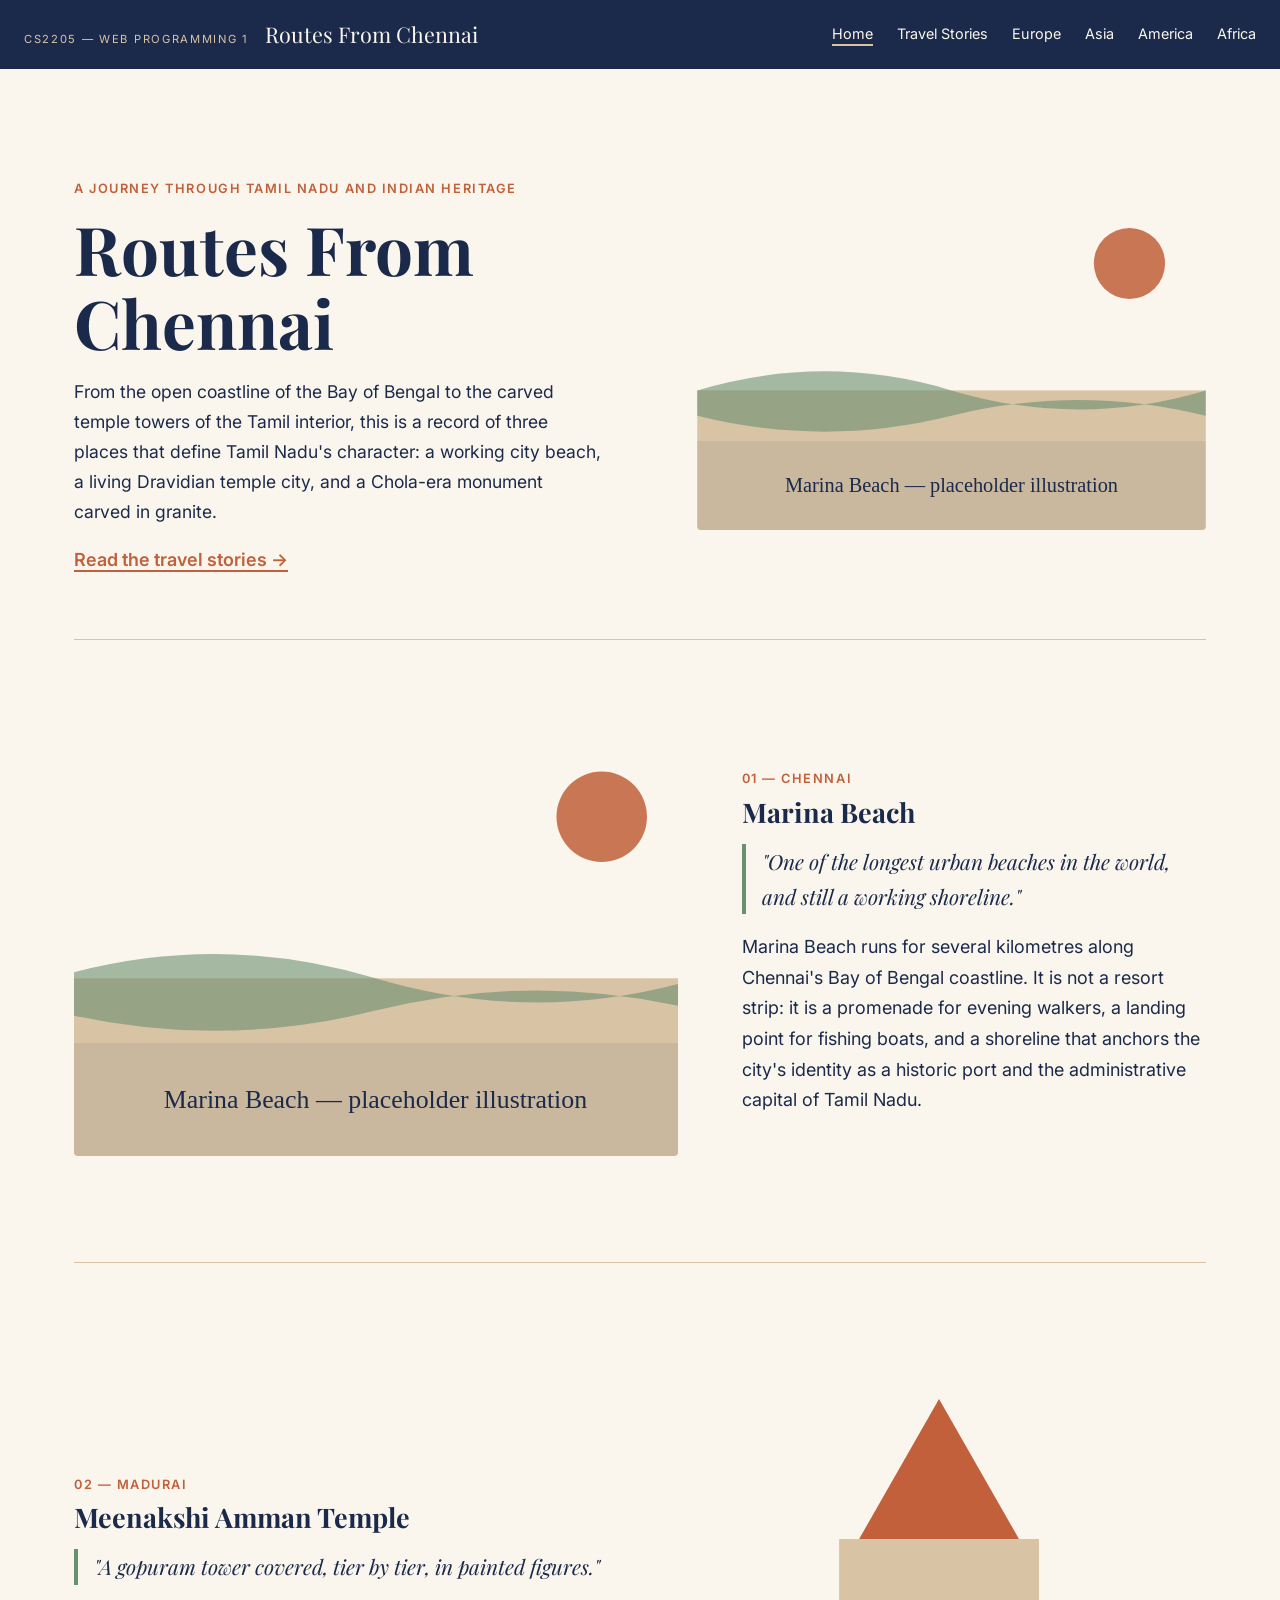
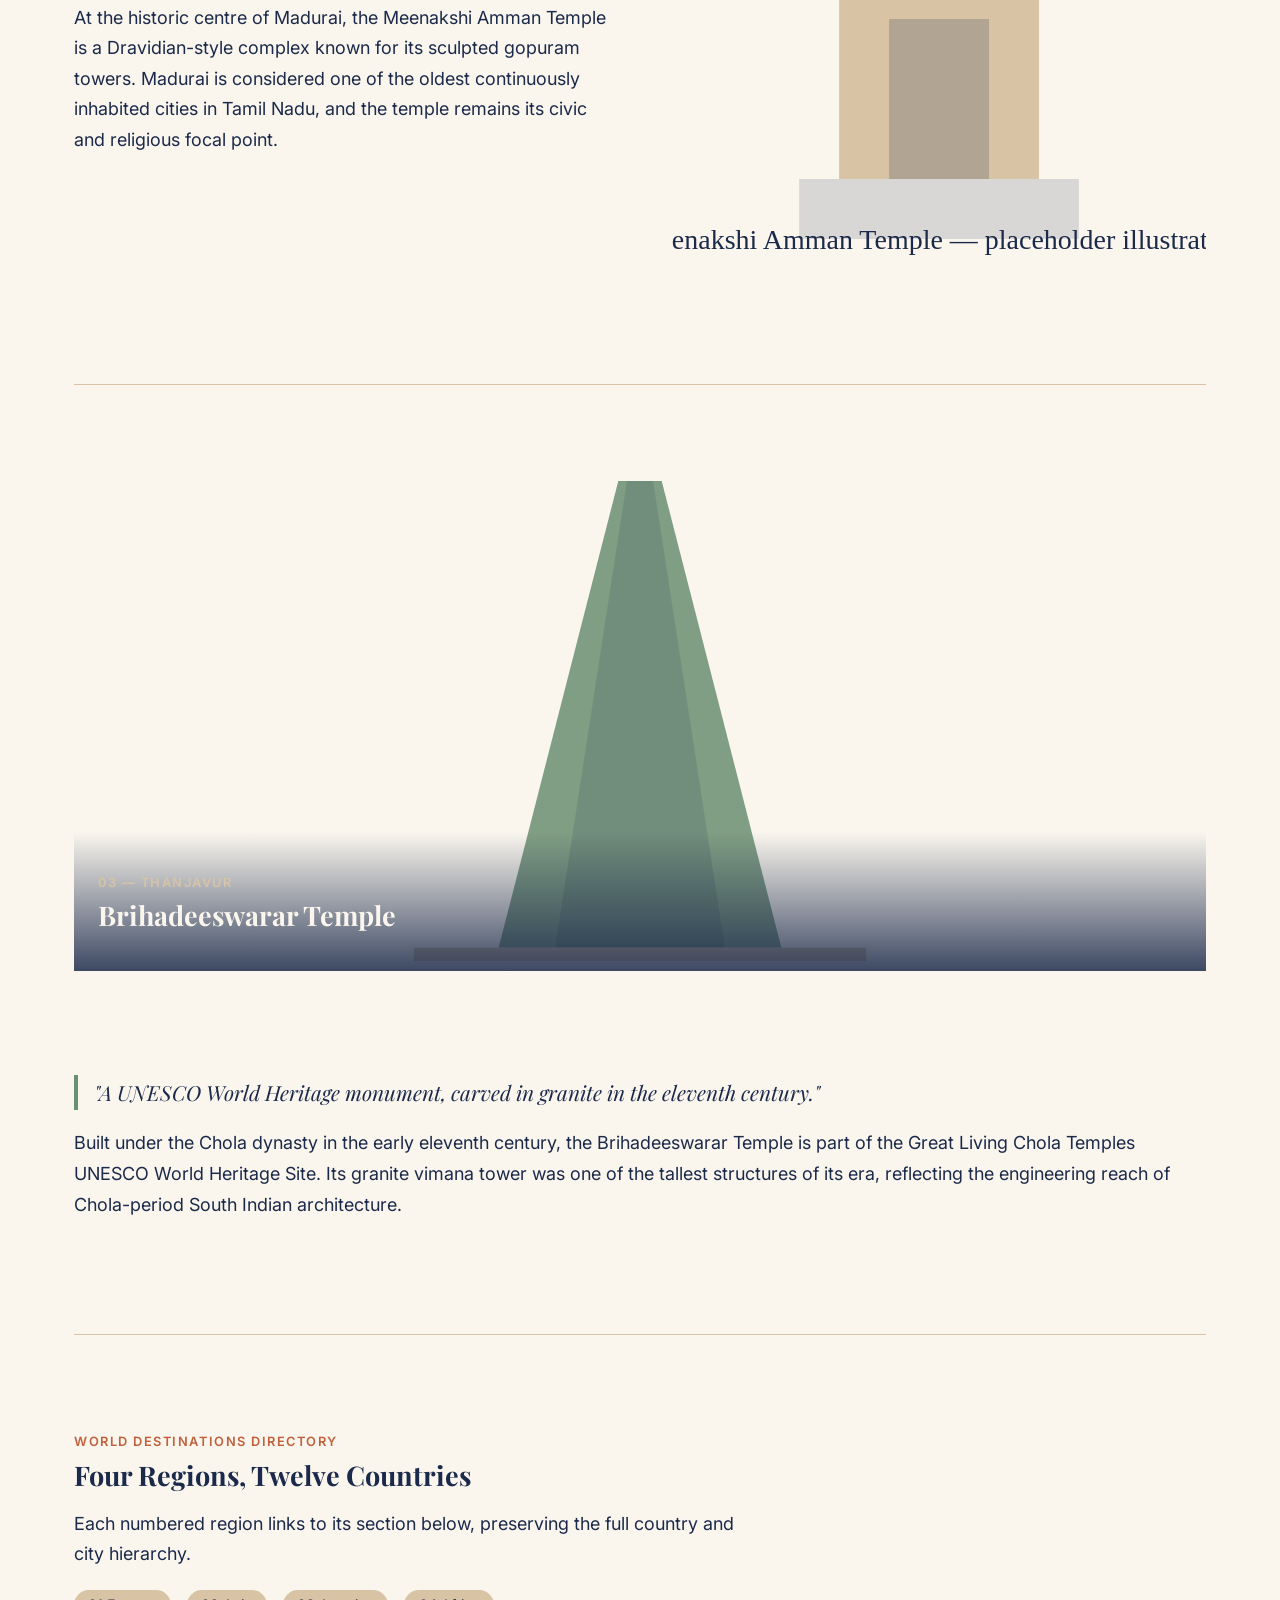
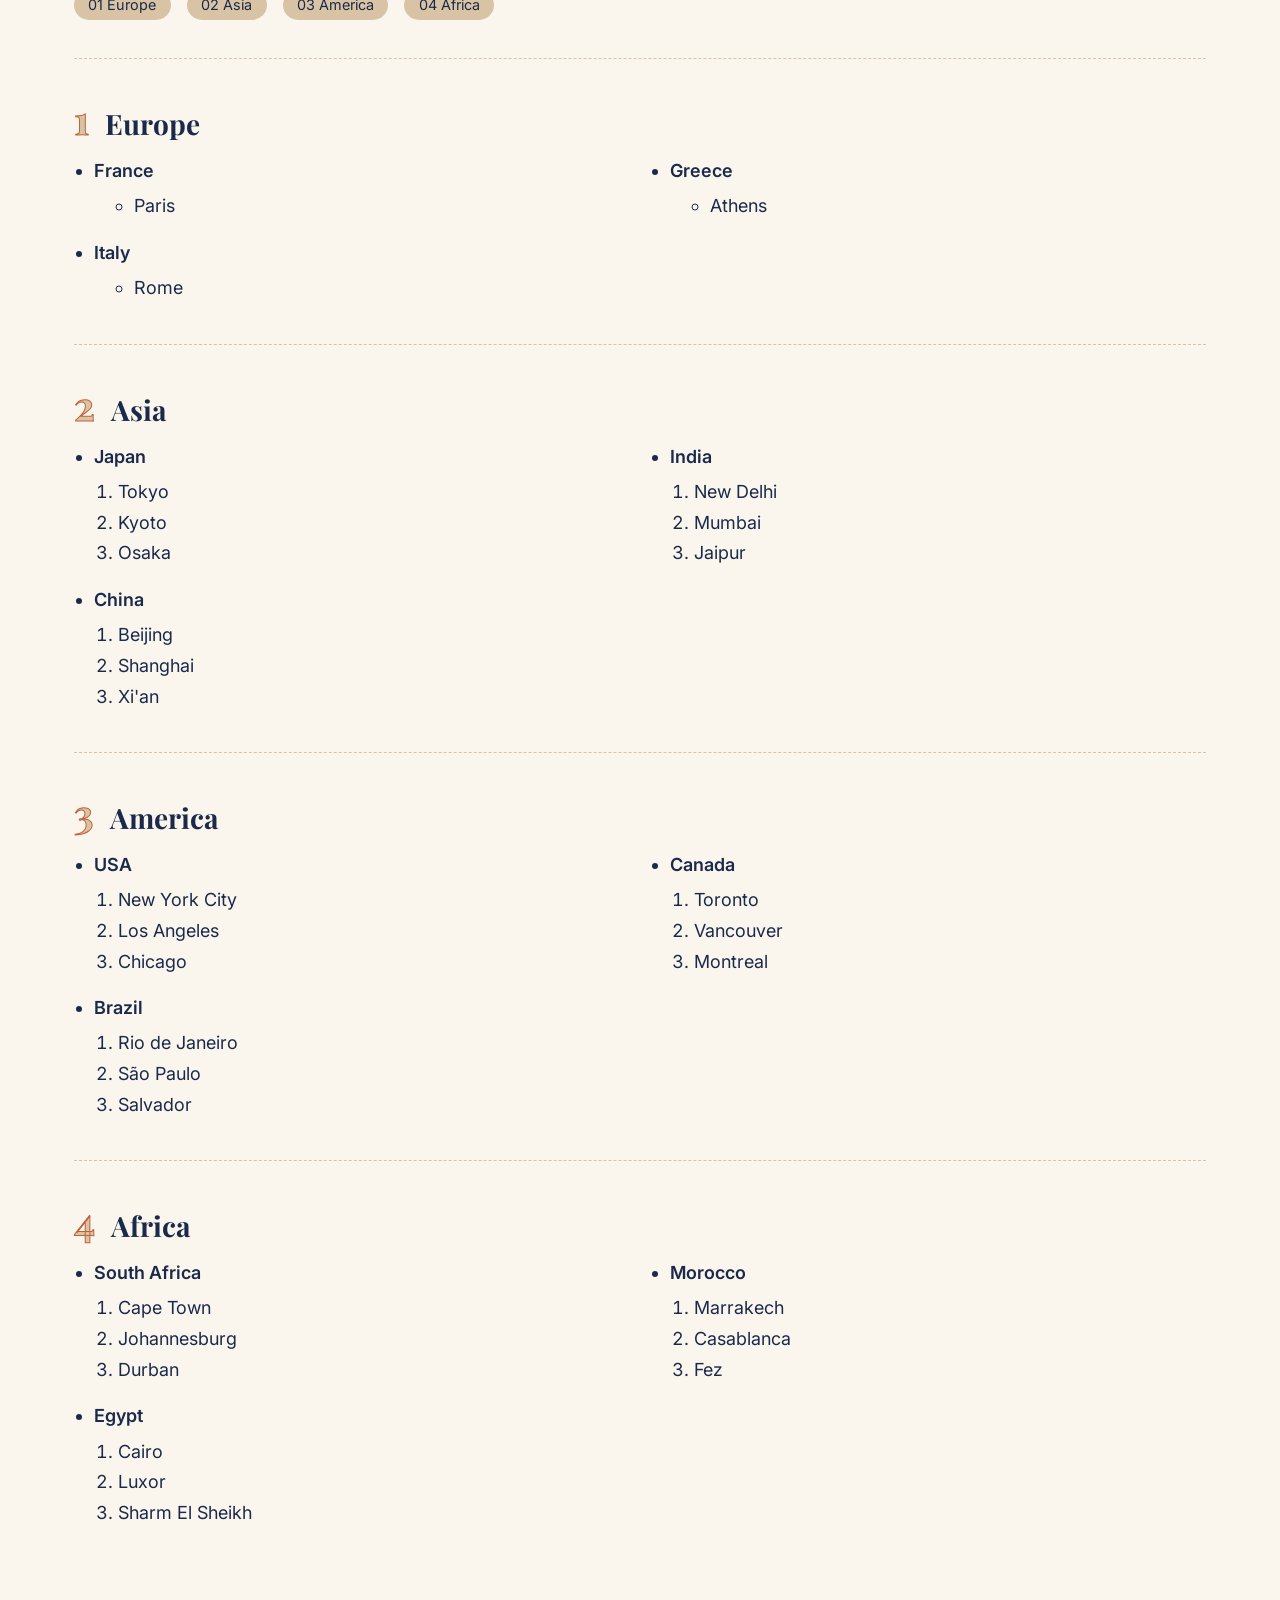
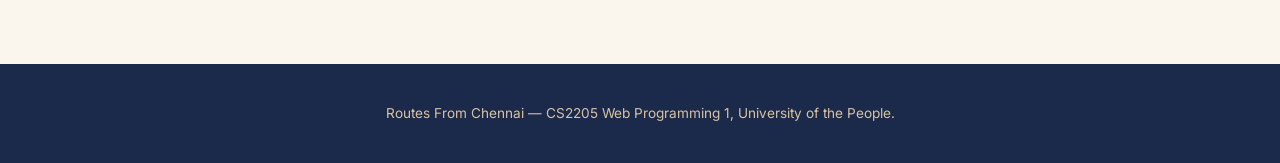
==== index.html @ 4ee69e66 "Initial commit: Routes From Chennai travel blog" ====
<!DOCTYPE html>
<html lang="en">
<head>
<meta charset="UTF-8">
<meta name="viewport" content="width=device-width, initial-scale=1.0">
<title>Routes From Chennai — A Journey Through Tamil Nadu and Indian Heritage</title>
<meta name="description" content="An editorial travel journey through Chennai's Marina Beach, Madurai's Meenakshi Amman Temple and Thanjavur's Brihadeeswarar Temple, with a world destinations directory organised by region.">
<meta property="og:title" content="Routes From Chennai — A Journey Through Tamil Nadu and Indian Heritage">
<meta property="og:description" content="Coastal Chennai, temple-city Madurai and Chola-era Thanjavur, told as an editorial travel story.">
<meta property="og:type" content="website">
<meta property="og:image" content="images/placeholder-marina-beach.svg">
<link rel="preconnect" href="https://fonts.googleapis.com">
<link rel="preconnect" href="https://fonts.gstatic.com" crossorigin>
<link href="https://fonts.googleapis.com/css2?family=Playfair+Display:ital,wght@0,500;0,700;1,500&family=Inter:wght@400;500;600&display=swap" rel="stylesheet">
<link rel="stylesheet" href="css/tokens.css?v=1">
<link rel="stylesheet" href="css/homepage.css?v=1">
</head>
<body>
<a class="skip-link" href="#main-content">Skip to main content</a>

<header class="site-header" id="site-header">
  <div class="header-inner">
    <p class="masthead-eyebrow">CS2205 — Web Programming 1</p>
    <p class="masthead-title">Routes From Chennai</p>
  </div>
  <nav class="main-nav" aria-label="Primary">
    <ul>
      <li><a href="index.html" aria-current="page">Home</a></li>
      <li><a href="travel-stories.html">Travel Stories</a></li>
      <li><a href="#region-europe">Europe</a></li>
      <li><a href="#region-asia">Asia</a></li>
      <li><a href="#region-america">America</a></li>
      <li><a href="#region-africa">Africa</a></li>
    </ul>
  </nav>
</header>

<main id="main-content">

  <section class="hero">
    <div class="hero-text reveal">
      <p class="hero-kicker">A Journey Through Tamil Nadu and Indian Heritage</p>
      <h1>Routes From Chennai</h1>
      <p class="hero-lede">
        From the open coastline of the Bay of Bengal to the carved temple towers of the Tamil interior,
        this is a record of three places that define Tamil Nadu's character: a working city beach, a
        living Dravidian temple city, and a Chola-era monument carved in granite.
      </p>
      <a class="hero-link" href="travel-stories.html">Read the travel stories &rarr;</a>
    </div>
    <div class="hero-image reveal">
      <img src="images/placeholder-marina-beach.svg" alt="Aerial view of Marina Beach in Chennai, its long sandy shoreline bordered by the coast road and the Bay of Bengal">
    </div>
  </section>

  <section class="destination-feature feature-chennai" aria-labelledby="chennai-feature-heading">
    <div class="feature-media reveal">
      <img src="images/placeholder-marina-beach.svg" alt="Aerial view of Marina Beach, Chennai, with the city skyline along the coast road">
    </div>
    <div class="feature-copy reveal">
      <p class="feature-kicker">01 &mdash; Chennai</p>
      <h2 id="chennai-feature-heading">Marina Beach</h2>
      <p class="feature-pullquote">"One of the longest urban beaches in the world, and still a working shoreline."</p>
      <p>
        Marina Beach runs for several kilometres along Chennai's Bay of Bengal coastline. It is not a
        resort strip: it is a promenade for evening walkers, a landing point for fishing boats, and a
        shoreline that anchors the city's identity as a historic port and the administrative capital of
        Tamil Nadu.
      </p>
    </div>
  </section>

  <section class="destination-feature feature-madurai" aria-labelledby="madurai-feature-heading">
    <div class="feature-copy reveal">
      <p class="feature-kicker">02 &mdash; Madurai</p>
      <h2 id="madurai-feature-heading">Meenakshi Amman Temple</h2>
      <p class="feature-pullquote">"A gopuram tower covered, tier by tier, in painted figures."</p>
      <p>
        At the historic centre of Madurai, the Meenakshi Amman Temple is a Dravidian-style complex known
        for its sculpted gopuram towers. Madurai is considered one of the oldest continuously inhabited
        cities in Tamil Nadu, and the temple remains its civic and religious focal point.
      </p>
    </div>
    <div class="feature-media reveal">
      <img src="images/placeholder-meenakshi-temple.svg" alt="The sculpted gopuram tower of Meenakshi Amman Temple in Madurai, covered in painted figures, against a blue sky">
    </div>
  </section>

  <section class="destination-feature feature-thanjavur" aria-labelledby="thanjavur-feature-heading">
    <div class="feature-media reveal">
      <img src="images/placeholder-brihadeeswarar-temple.svg" alt="The granite vimana tower of the Brihadeeswarar Temple in Thanjavur, with its stepped Chola-era structure">
      <div class="feature-media-overlay">
        <p class="feature-kicker">03 &mdash; Thanjavur</p>
        <h2 id="thanjavur-feature-heading">Brihadeeswarar Temple</h2>
      </div>
    </div>
    <div class="feature-copy reveal">
      <p class="feature-pullquote">"A UNESCO World Heritage monument, carved in granite in the eleventh century."</p>
      <p>
        Built under the Chola dynasty in the early eleventh century, the Brihadeeswarar Temple is part of
        the Great Living Chola Temples UNESCO World Heritage Site. Its granite vimana tower was one of the
        tallest structures of its era, reflecting the engineering reach of Chola-period South Indian
        architecture.
      </p>
    </div>
  </section>

  <section class="regions" aria-labelledby="regions-heading">
    <div class="regions-intro reveal">
      <p class="feature-kicker">World Destinations Directory</p>
      <h2 id="regions-heading">Four Regions, Twelve Countries</h2>
      <p>Each numbered region links to its section below, preserving the full country and city hierarchy.</p>
    </div>

    <nav class="region-index" aria-label="Region shortcuts">
      <ol>
        <li><a href="#region-europe">01 Europe</a></li>
        <li><a href="#region-asia">02 Asia</a></li>
        <li><a href="#region-america">03 America</a></li>
        <li><a href="#region-africa">04 Africa</a></li>
      </ol>
    </nav>

    <article class="region-block reveal" id="region-europe">
      <h3><span class="region-number">1</span> Europe</h3>
      <ul class="country-list">
        <li>France
          <ul><li>Paris</li></ul>
        </li>
        <li>Italy
          <ul><li>Rome</li></ul>
        </li>
        <li>Greece
          <ul><li>Athens</li></ul>
        </li>
      </ul>
    </article>

    <article class="region-block reveal" id="region-asia">
      <h3><span class="region-number">2</span> Asia</h3>
      <ul class="country-list">
        <li>Japan
          <ol><li>Tokyo</li><li>Kyoto</li><li>Osaka</li></ol>
        </li>
        <li>China
          <ol><li>Beijing</li><li>Shanghai</li><li>Xi'an</li></ol>
        </li>
        <li>India
          <ol><li>New Delhi</li><li>Mumbai</li><li>Jaipur</li></ol>
        </li>
      </ul>
    </article>

    <article class="region-block reveal" id="region-america">
      <h3><span class="region-number">3</span> America</h3>
      <ul class="country-list">
        <li>USA
          <ol><li>New York City</li><li>Los Angeles</li><li>Chicago</li></ol>
        </li>
        <li>Brazil
          <ol><li>Rio de Janeiro</li><li>São Paulo</li><li>Salvador</li></ol>
        </li>
        <li>Canada
          <ol><li>Toronto</li><li>Vancouver</li><li>Montreal</li></ol>
        </li>
      </ul>
    </article>

    <article class="region-block reveal" id="region-africa">
      <h3><span class="region-number">4</span> Africa</h3>
      <ul class="country-list">
        <li>South Africa
          <ol><li>Cape Town</li><li>Johannesburg</li><li>Durban</li></ol>
        </li>
        <li>Egypt
          <ol><li>Cairo</li><li>Luxor</li><li>Sharm El Sheikh</li></ol>
        </li>
        <li>Morocco
          <ol><li>Marrakech</li><li>Casablanca</li><li>Fez</li></ol>
        </li>
      </ul>
    </article>
  </section>
</main>

<footer class="site-footer">
  <p>Routes From Chennai &mdash; CS2205 Web Programming 1, University of the People.</p>
</footer>

<script src="js/main.js" defer></script>
</body>
</html>
---- css/tokens.css ----
/* Routes From Chennai — design tokens
   Shared by homepage.css and travel-stories.css. */

:root {
  /* Palette (approved: ivory / navy / terracotta / green / sandstone) */
  --color-ivory: #FAF6EE;
  --color-ivory-dim: #F1EBDD;
  --color-navy: #1B2A4A;
  --color-navy-soft: rgba(27, 42, 74, 0.08);
  --color-terracotta: #C1603A;
  --color-green: #6B8F71;
  --color-sandstone: #D8C3A5;
  --color-white: #FFFFFF;

  /* Typography */
  --font-display: "Playfair Display", Georgia, "Times New Roman", serif;
  --font-body: "Inter", Arial, Helvetica, sans-serif;

  --font-size-display: clamp(2.5rem, 4vw + 1rem, 5rem);
  --font-size-h2: clamp(1.8rem, 2.4vw + 1rem, 3rem);
  --font-size-h3: clamp(1.3rem, 1.2vw + 1rem, 1.75rem);
  --font-size-body: clamp(1rem, 0.3vw + 0.9rem, 1.125rem);
  --font-size-small: 0.875rem;

  --line-height-display: 1.1;
  --line-height-body: 1.7;

  /* Spacing scale */
  --space-1: 0.5rem;
  --space-2: 1rem;
  --space-3: 1.5rem;
  --space-4: 2.5rem;
  --space-5: 4rem;
  --space-6: 6rem;
  --space-7: 9rem;

  /* Layout */
  --content-max: 1180px;
  --radius: 4px;

  /* Motion */
  --motion-duration: 0.5s;
  --motion-ease: cubic-bezier(0.16, 1, 0.3, 1);
}

@media (prefers-reduced-motion: reduce) {
  :root {
    --motion-duration: 0.001s;
  }
}
---- css/homepage.css ----
/* Routes From Chennai — homepage.css (editorial redesign)
   Tokens defined in tokens.css */

* { box-sizing: border-box; }

html { scroll-behavior: smooth; }
@media (prefers-reduced-motion: reduce) {
  html { scroll-behavior: auto; }
}

body {
  margin: 0;
  background-color: var(--color-ivory);
  color: var(--color-navy);
  font-family: var(--font-body);
  line-height: var(--line-height-body);
  font-size: var(--font-size-body);
}

.skip-link {
  position: absolute;
  left: -999px;
  top: 0;
  background: var(--color-navy);
  color: var(--color-ivory);
  padding: 0.75rem 1.25rem;
  z-index: 100;
}
.skip-link:focus {
  left: var(--space-2);
  top: var(--space-2);
}

h1, h2, h3 { font-family: var(--font-display); line-height: var(--line-height-display); margin: 0 0 var(--space-2); }

a { color: var(--color-terracotta); }
a:focus-visible, button:focus-visible {
  outline: 3px solid var(--color-terracotta);
  outline-offset: 3px;
}

/* ---------- Header ---------- */
.site-header {
  position: sticky;
  top: 0;
  z-index: 10;
  background-color: var(--color-navy);
  color: var(--color-ivory);
  padding: var(--space-2) var(--space-3);
  display: flex;
  flex-wrap: wrap;
  align-items: center;
  justify-content: space-between;
  gap: var(--space-2);
  box-shadow: 0 2px 0 rgba(0,0,0,0);
  transition: box-shadow var(--motion-duration) var(--motion-ease);
}
.site-header.is-scrolled { box-shadow: 0 4px 14px rgba(0,0,0,0.25); }

.header-inner { display: flex; align-items: baseline; gap: var(--space-2); }
.masthead-eyebrow {
  text-transform: uppercase;
  letter-spacing: 0.15em;
  font-size: 0.7rem;
  color: var(--color-sandstone);
  margin: 0;
}
.masthead-title {
  font-family: var(--font-display);
  font-size: 1.35rem;
  margin: 0;
}

.main-nav ul {
  list-style: none;
  display: flex;
  flex-wrap: wrap;
  gap: var(--space-3);
  margin: 0;
  padding: 0;
  font-size: 0.9rem;
}
.main-nav a {
  color: var(--color-ivory);
  text-decoration: none;
  border-bottom: 2px solid transparent;
  padding-bottom: 2px;
}
.main-nav a:hover, .main-nav a:focus-visible { border-bottom-color: var(--color-terracotta); }
.main-nav a[aria-current="page"] { border-bottom-color: var(--color-sandstone); }

main { max-width: var(--content-max); margin: 0 auto; padding: 0 var(--space-3); }

/* ---------- Reveal-on-scroll ---------- */
.reveal {
  opacity: 1;
  transform: none;
  transition: opacity var(--motion-duration) var(--motion-ease), transform var(--motion-duration) var(--motion-ease);
}
.js-reveal-ready .reveal {
  opacity: 0;
  transform: translateY(24px);
}
.js-reveal-ready .reveal.is-visible {
  opacity: 1;
  transform: none;
}

/* ---------- Hero ---------- */
.hero {
  display: grid;
  grid-template-columns: 1.1fr 1fr;
  gap: var(--space-5);
  align-items: center;
  padding: var(--space-6) 0 var(--space-5);
}
.hero-kicker {
  text-transform: uppercase;
  letter-spacing: 0.12em;
  font-size: 0.8rem;
  color: var(--color-terracotta);
  font-weight: 600;
}
.hero-text h1 { font-size: var(--font-size-display); }
.hero-lede { font-size: 1.1rem; max-width: 48ch; }
.hero-link { font-weight: 600; text-decoration: none; border-bottom: 2px solid var(--color-terracotta); }
.hero-image img {
  width: 100%;
  height: 100%;
  min-height: 320px;
  object-fit: cover;
  border-radius: var(--radius);
}

/* ---------- Destination features (asymmetric editorial) ---------- */
.destination-feature {
  display: grid;
  grid-template-columns: 1fr 1fr;
  gap: var(--space-5);
  align-items: center;
  padding: var(--space-6) 0;
  border-top: 1px solid var(--color-sandstone);
}

.feature-kicker {
  text-transform: uppercase;
  letter-spacing: 0.12em;
  font-size: 0.8rem;
  font-weight: 600;
  color: var(--color-terracotta);
  margin: 0 0 var(--space-1);
}
.feature-pullquote {
  font-family: var(--font-display);
  font-style: italic;
  font-size: 1.3rem;
  color: var(--color-navy);
  border-left: 4px solid var(--color-green);
  padding-left: var(--space-2);
  margin: var(--space-2) 0;
}
.feature-media img {
  width: 100%;
  height: 420px;
  object-fit: cover;
  border-radius: var(--radius);
}

/* Chennai: media left, wide */
.feature-chennai { grid-template-columns: 1.3fr 1fr; }

/* Madurai: copy left, tall temple image right */
.feature-madurai .feature-media img { height: 520px; }

/* Thanjavur: full-width image with text overlay */
.feature-thanjavur { grid-template-columns: 1fr; }
.feature-thanjavur .feature-media { position: relative; }
.feature-thanjavur .feature-media img { height: 480px; }
.feature-media-overlay {
  position: absolute;
  left: 0; bottom: 0;
  background: linear-gradient(0deg, rgba(27,42,74,0.85), rgba(27,42,74,0));
  color: var(--color-ivory);
  width: 100%;
  padding: var(--space-4) var(--space-3) var(--space-3);
}
.feature-media-overlay h2 { color: var(--color-ivory); }
.feature-media-overlay .feature-kicker { color: var(--color-sandstone); }
.feature-thanjavur .feature-copy { padding-top: var(--space-3); }

/* ---------- Regions ---------- */
.regions { padding: var(--space-6) 0; border-top: 1px solid var(--color-sandstone); }
.regions-intro { max-width: 60ch; margin-bottom: var(--space-3); }

.region-index ol {
  display: flex;
  flex-wrap: wrap;
  gap: var(--space-2);
  list-style: none;
  padding: 0;
  margin: 0 0 var(--space-4);
  font-size: 0.9rem;
}
.region-index a {
  background-color: var(--color-sandstone);
  color: var(--color-navy);
  text-decoration: none;
  padding: 0.4rem 0.9rem;
  border-radius: 999px;
}
.region-index a:hover, .region-index a:focus-visible { background-color: var(--color-green); color: #fff; }

.region-block {
  padding: var(--space-4) 0;
  border-top: 1px dashed var(--color-sandstone);
  transition: transform var(--motion-duration) var(--motion-ease);
}
.region-block:hover, .region-block:focus-within { transform: translateX(6px); }

.region-block h3 {
  display: flex;
  align-items: baseline;
  gap: var(--space-2);
  font-size: var(--font-size-h3);
}
.region-number {
  font-family: var(--font-display);
  font-size: 2.5rem;
  font-weight: 700;
  color: var(--color-sandstone);
  -webkit-text-stroke: 1px var(--color-terracotta);
  line-height: 1;
}

.country-list {
  list-style: disc;
  padding-left: 1.25rem;
  margin: var(--space-2) 0 0;
  columns: 2;
  column-gap: var(--space-4);
}
.country-list > li { margin-bottom: var(--space-2); font-weight: 600; break-inside: avoid; }
.country-list ol {
  list-style: decimal;
  padding-left: 1.5rem;
  font-weight: 400;
  margin-top: 0.3rem;
}
.country-list ul { font-weight: 400; margin-top: 0.3rem; }

.site-footer {
  background-color: var(--color-navy);
  color: var(--color-sandstone);
  text-align: center;
  padding: var(--space-3);
  font-size: 0.85rem;
}

/* ---------- Responsive ---------- */
@media (max-width: 900px) {
  .hero, .destination-feature, .feature-chennai { grid-template-columns: 1fr; }
  .feature-media img, .hero-image img { height: 280px; min-height: 0; }
  .country-list { columns: 1; }
}

@media (max-width: 600px) {
  .masthead-title { font-size: 1.1rem; }
  .main-nav ul { gap: var(--space-2); }
  .region-number { font-size: 1.8rem; }
}
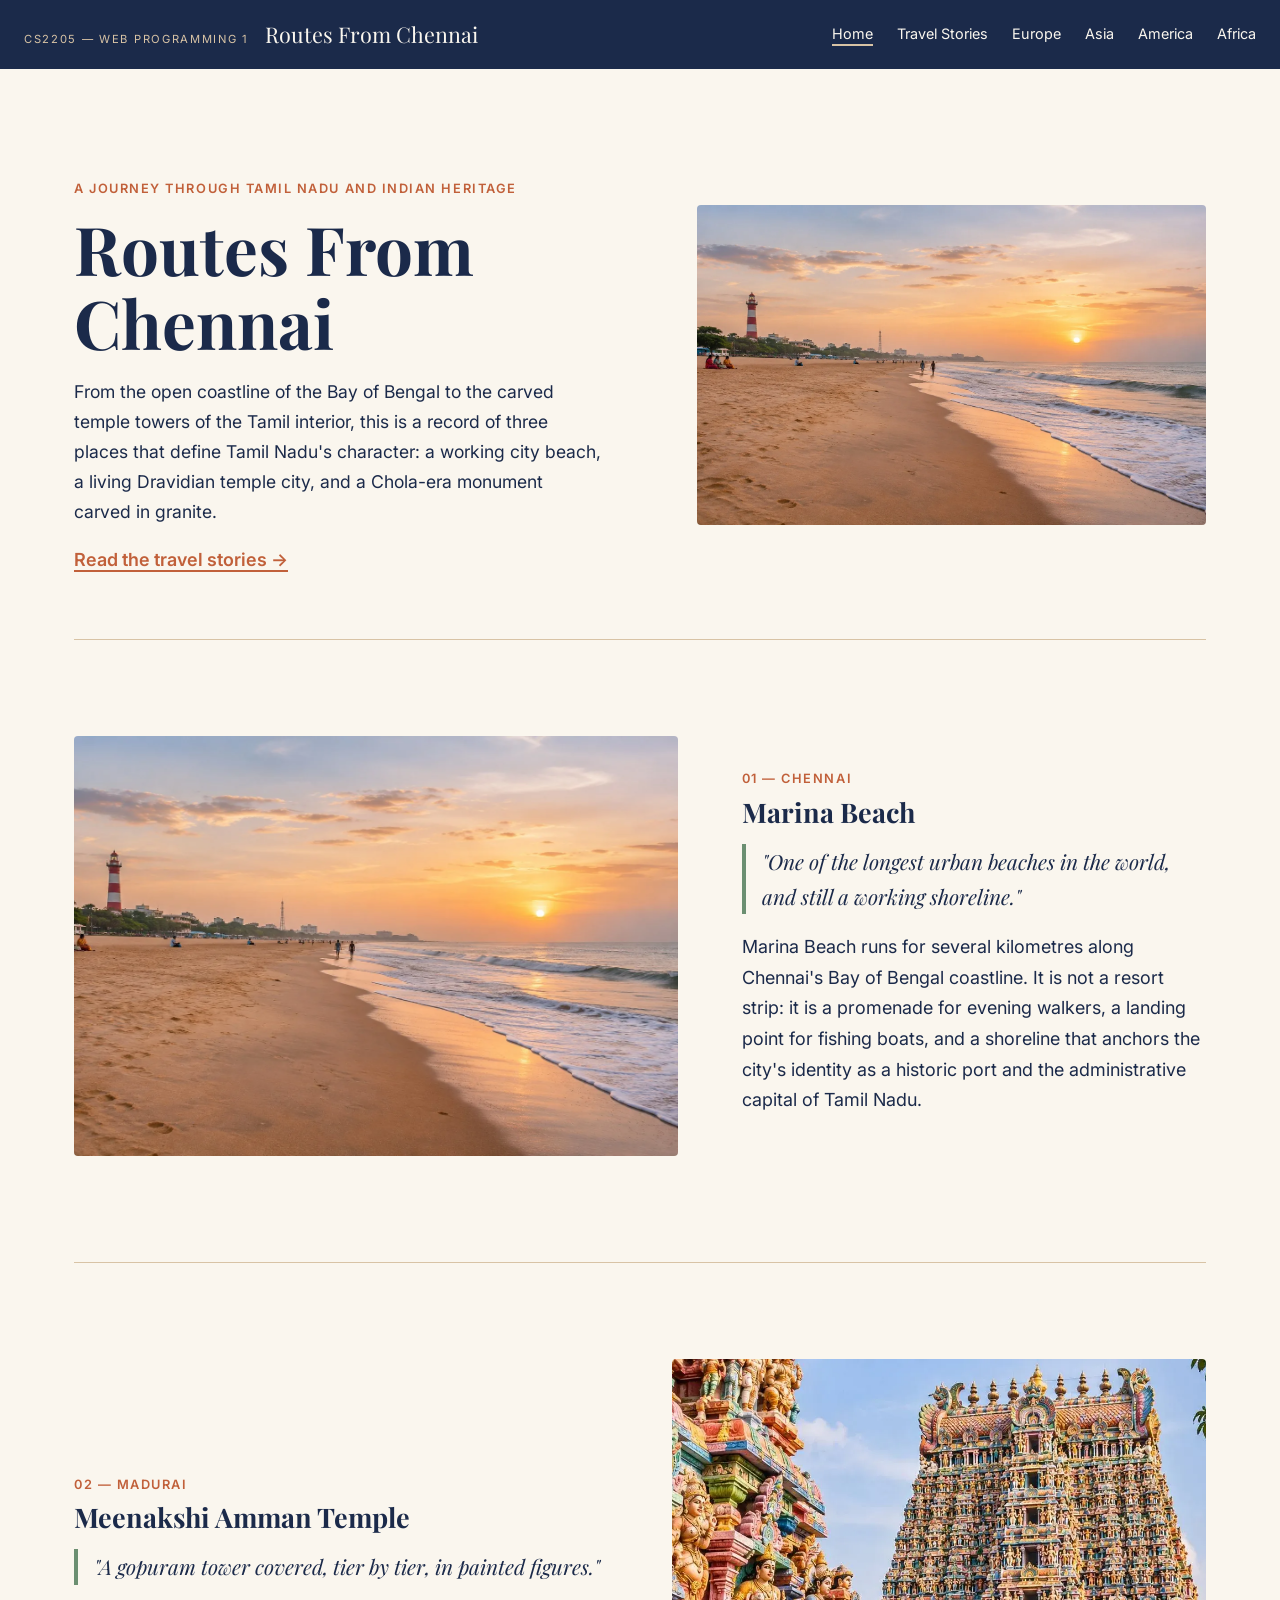
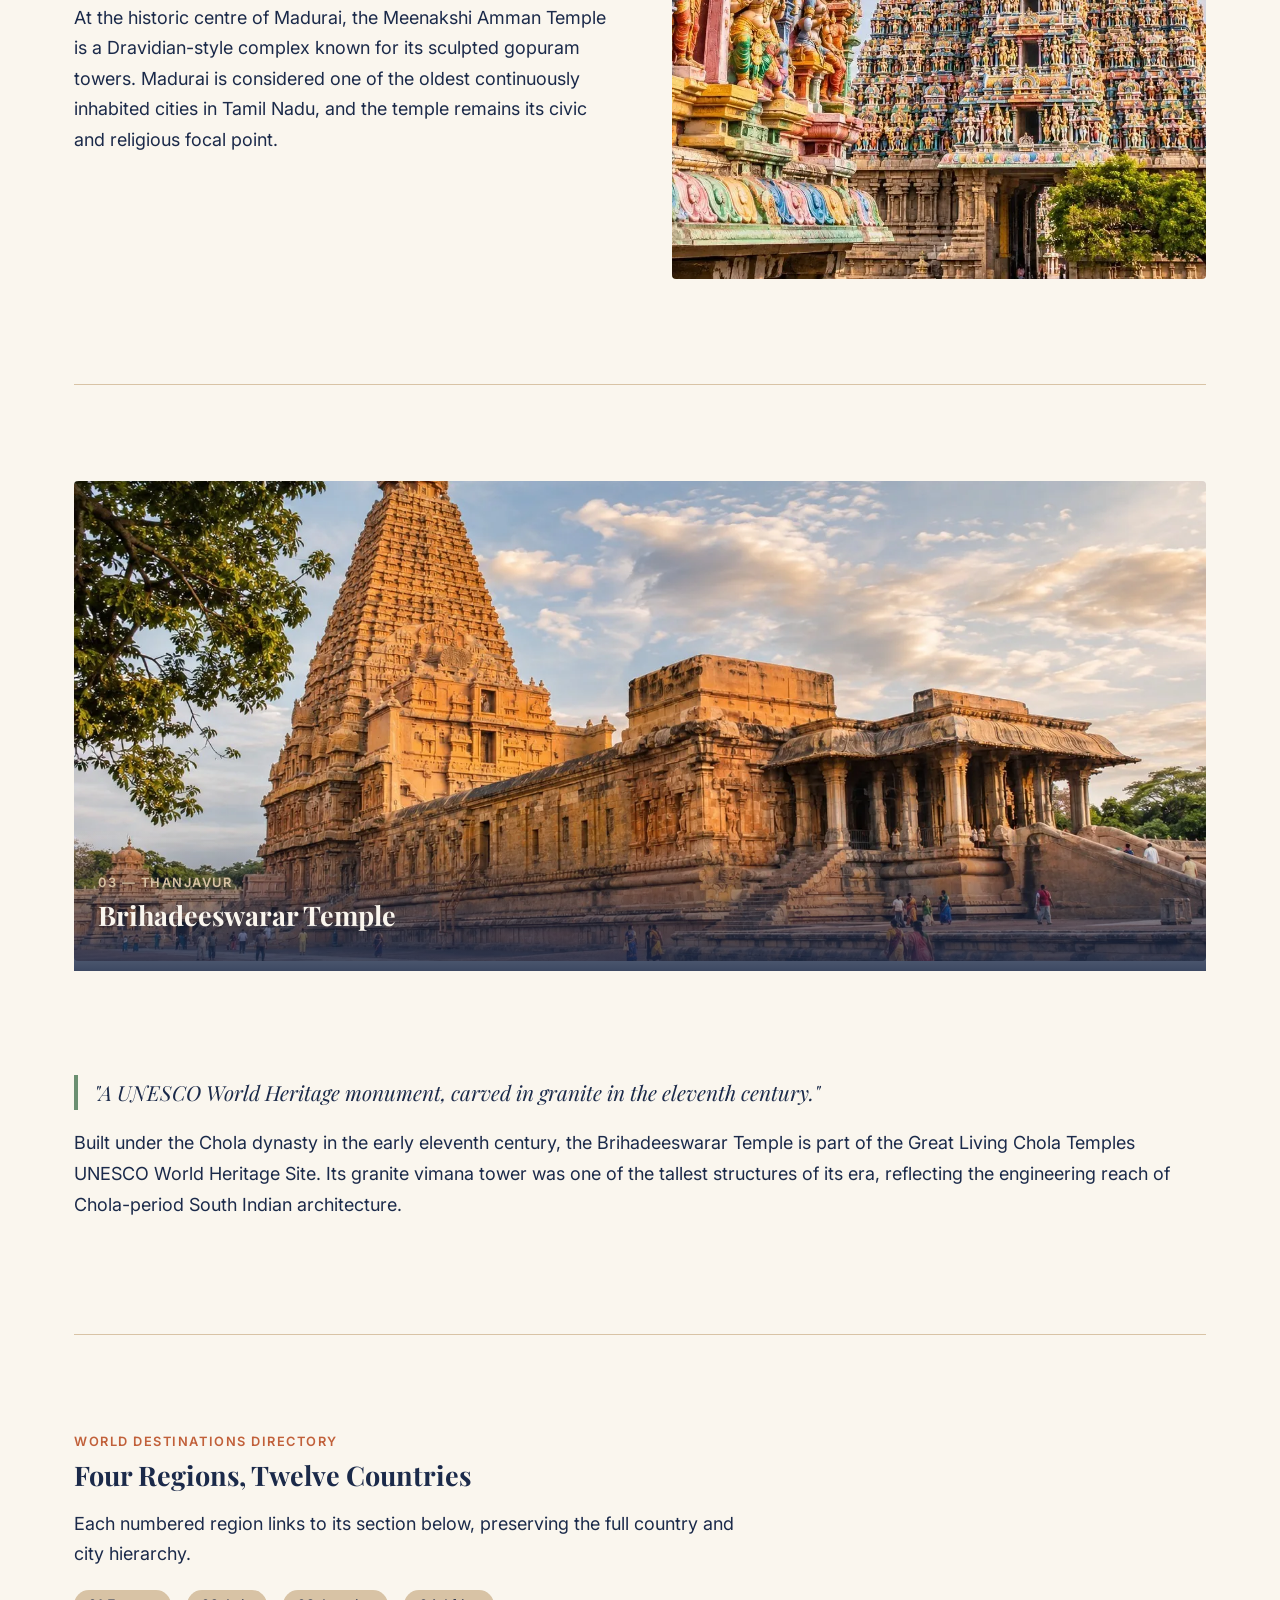
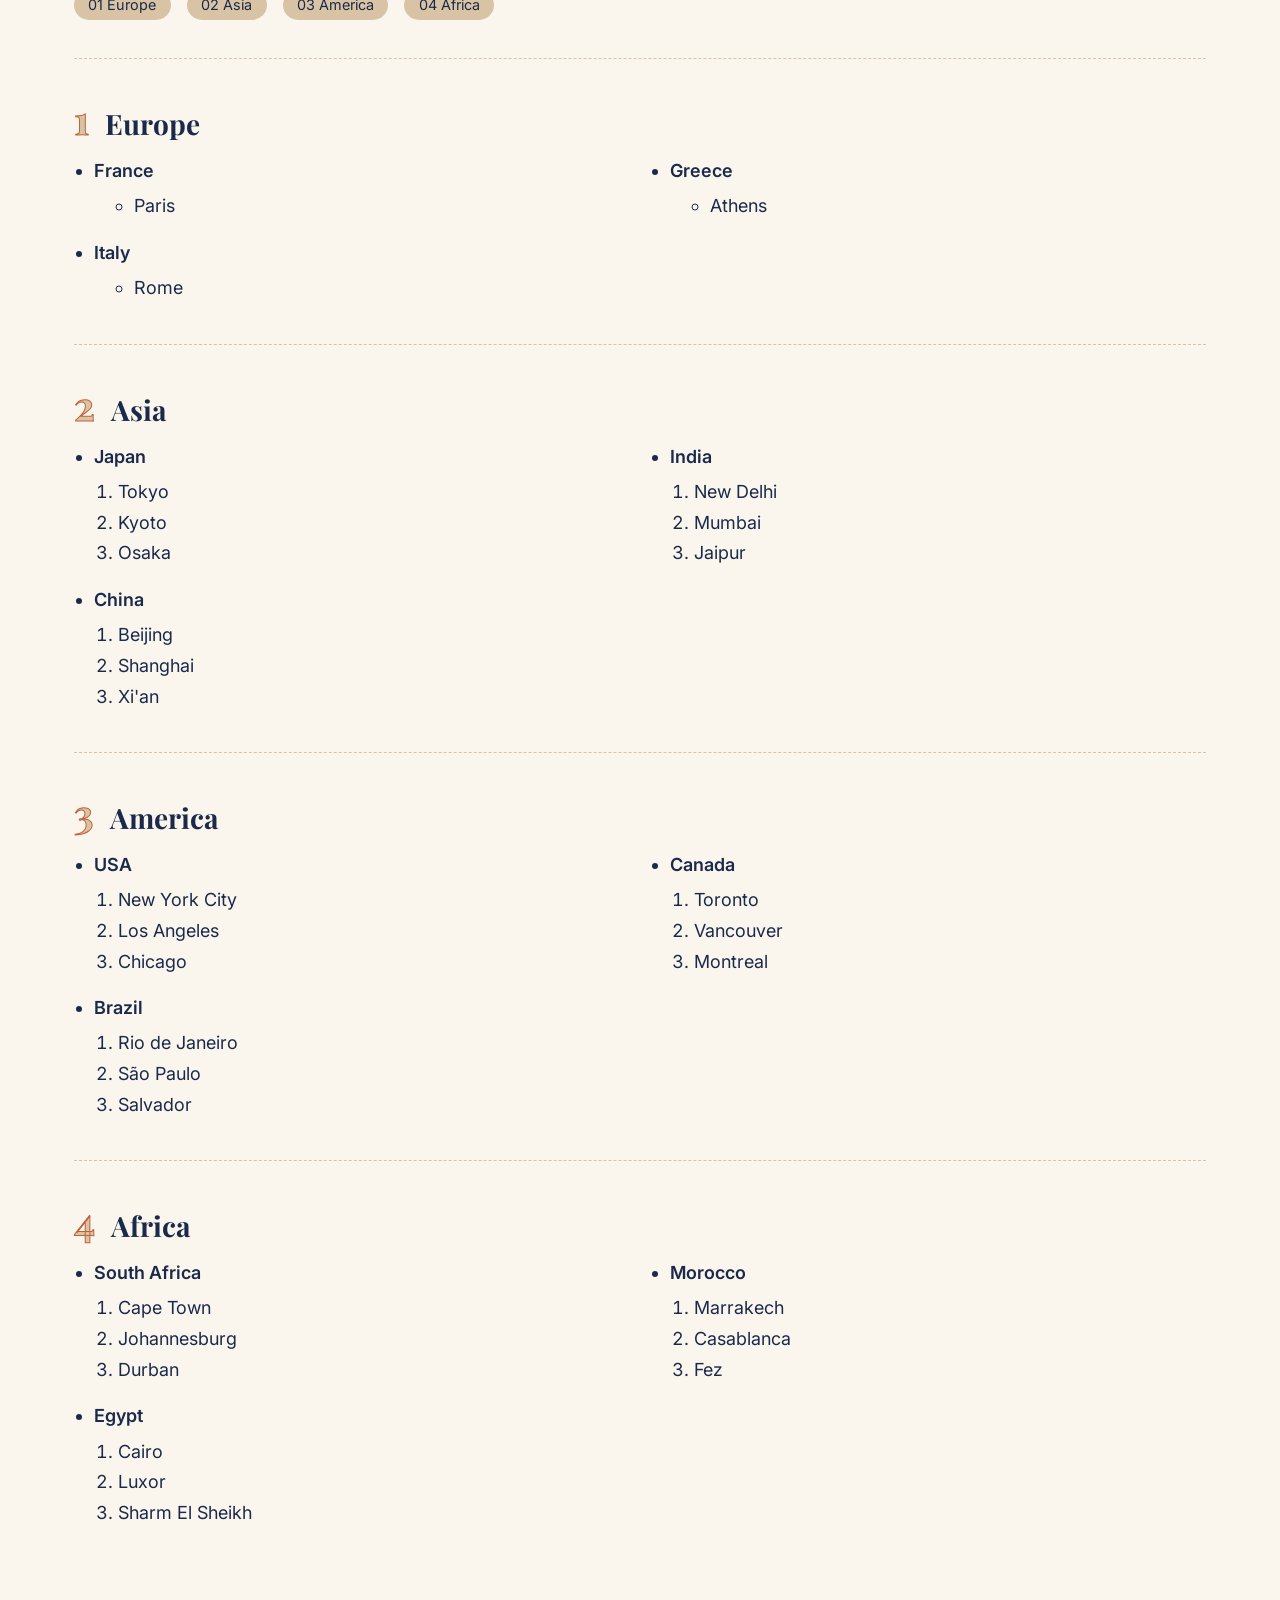
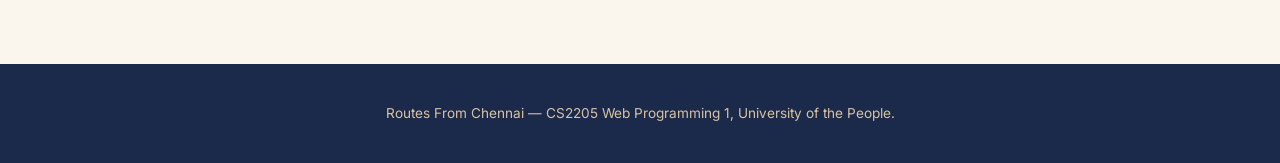
==== commit 6268a43f: "Add AI-generated Tamil Nadu travel photography" ====
--- a/index.html
+++ b/index.html
@@ -8,12 +8,12 @@
 <meta property="og:title" content="Routes From Chennai — A Journey Through Tamil Nadu and Indian Heritage">
 <meta property="og:description" content="Coastal Chennai, temple-city Madurai and Chola-era Thanjavur, told as an editorial travel story.">
 <meta property="og:type" content="website">
-<meta property="og:image" content="images/placeholder-marina-beach.svg">
+<meta property="og:image" content="images/marina-beach.webp">
 <link rel="preconnect" href="https://fonts.googleapis.com">
 <link rel="preconnect" href="https://fonts.gstatic.com" crossorigin>
 <link href="https://fonts.googleapis.com/css2?family=Playfair+Display:ital,wght@0,500;0,700;1,500&family=Inter:wght@400;500;600&display=swap" rel="stylesheet">
-<link rel="stylesheet" href="css/tokens.css?v=1">
-<link rel="stylesheet" href="css/homepage.css?v=1">
+<link rel="stylesheet" href="css/tokens.css?v=3">
+<link rel="stylesheet" href="css/homepage.css?v=3">
 </head>
 <body>
 <a class="skip-link" href="#main-content">Skip to main content</a>
@@ -49,13 +49,13 @@
       <a class="hero-link" href="travel-stories.html">Read the travel stories &rarr;</a>
     </div>
     <div class="hero-image reveal">
-      <img src="images/placeholder-marina-beach.svg" alt="Aerial view of Marina Beach in Chennai, its long sandy shoreline bordered by the coast road and the Bay of Bengal">
+      <img src="images/marina-beach.webp" width="1672" height="941" alt="Marina Beach at sunset, with the red-and-white striped lighthouse on the shoreline and the sun low over the Bay of Bengal">
     </div>
   </section>
 
   <section class="destination-feature feature-chennai" aria-labelledby="chennai-feature-heading">
     <div class="feature-media reveal">
-      <img src="images/placeholder-marina-beach.svg" alt="Aerial view of Marina Beach, Chennai, with the city skyline along the coast road">
+      <img src="images/marina-beach.webp" width="1672" height="941" loading="lazy" alt="Marina Beach at sunset, with the red-and-white striped lighthouse on the shoreline and the sun low over the Bay of Bengal">
     </div>
     <div class="feature-copy reveal">
       <p class="feature-kicker">01 &mdash; Chennai</p>
@@ -82,13 +82,13 @@
       </p>
     </div>
     <div class="feature-media reveal">
-      <img src="images/placeholder-meenakshi-temple.svg" alt="The sculpted gopuram tower of Meenakshi Amman Temple in Madurai, covered in painted figures, against a blue sky">
+      <img src="images/meenakshi-temple.webp" width="1672" height="941" loading="lazy" alt="Close-up of the colourfully painted sculpted gopuram towers of Meenakshi Amman Temple in Madurai, with carved deity figures and surrounding trees">
     </div>
   </section>
 
   <section class="destination-feature feature-thanjavur" aria-labelledby="thanjavur-feature-heading">
     <div class="feature-media reveal">
-      <img src="images/placeholder-brihadeeswarar-temple.svg" alt="The granite vimana tower of the Brihadeeswarar Temple in Thanjavur, with its stepped Chola-era structure">
+      <img src="images/brihadeeswarar-temple.webp" width="1672" height="941" loading="lazy" alt="The granite vimana tower of the Brihadeeswarar Temple in Thanjavur at golden hour, with visitors in colourful clothing in the courtyard below">
       <div class="feature-media-overlay">
         <p class="feature-kicker">03 &mdash; Thanjavur</p>
         <h2 id="thanjavur-feature-heading">Brihadeeswarar Temple</h2>
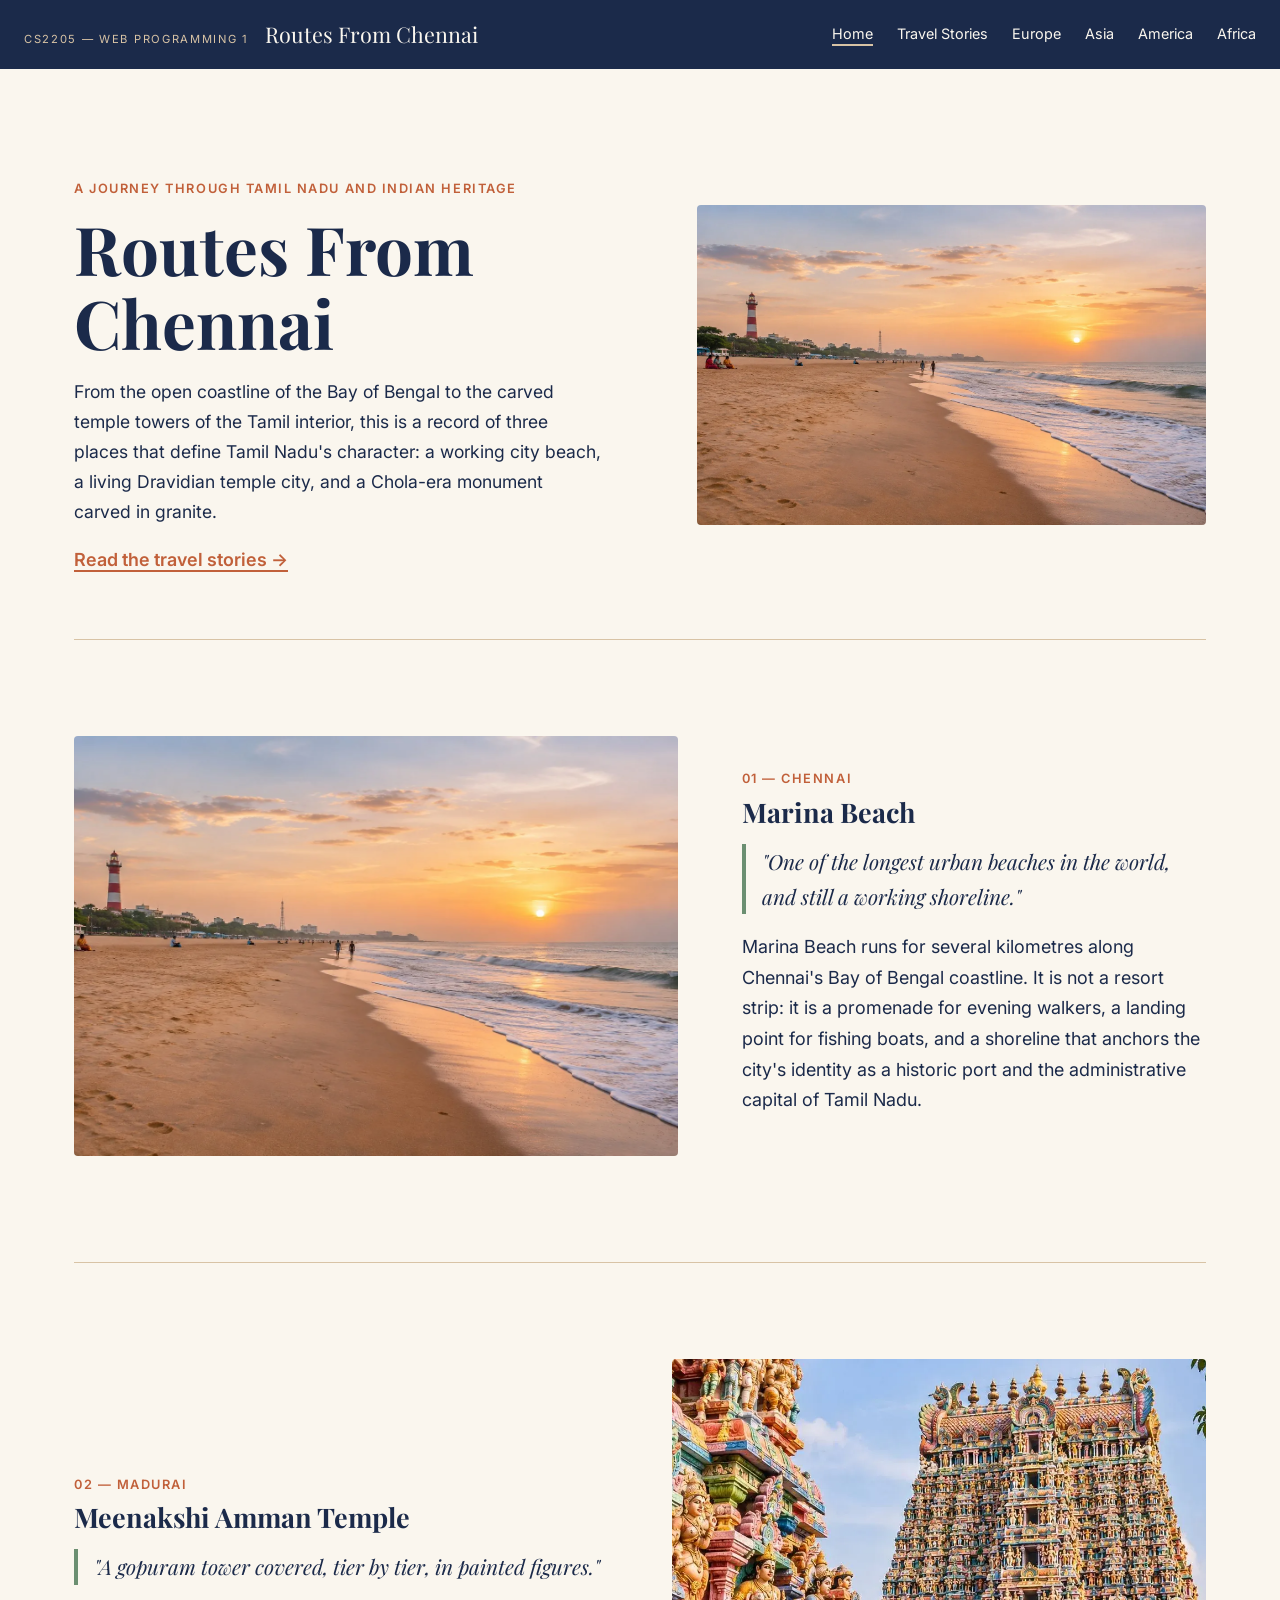
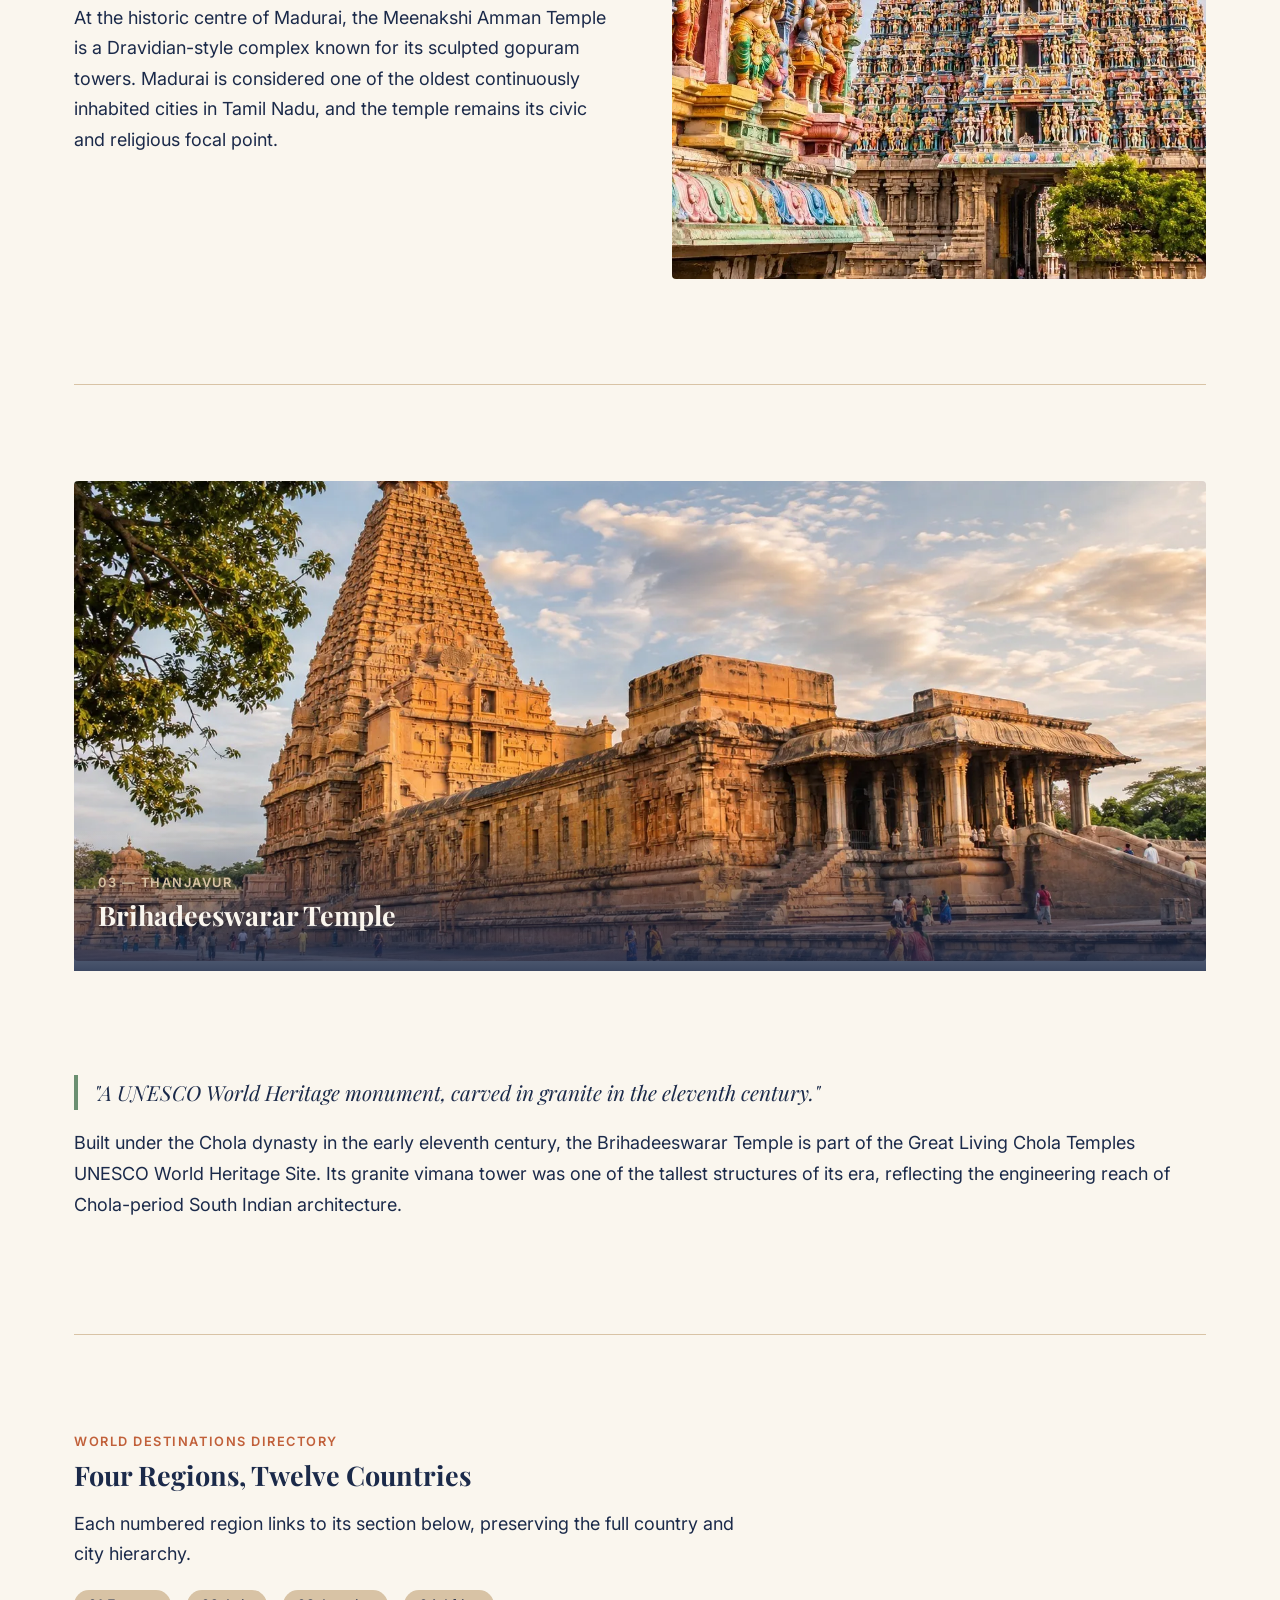
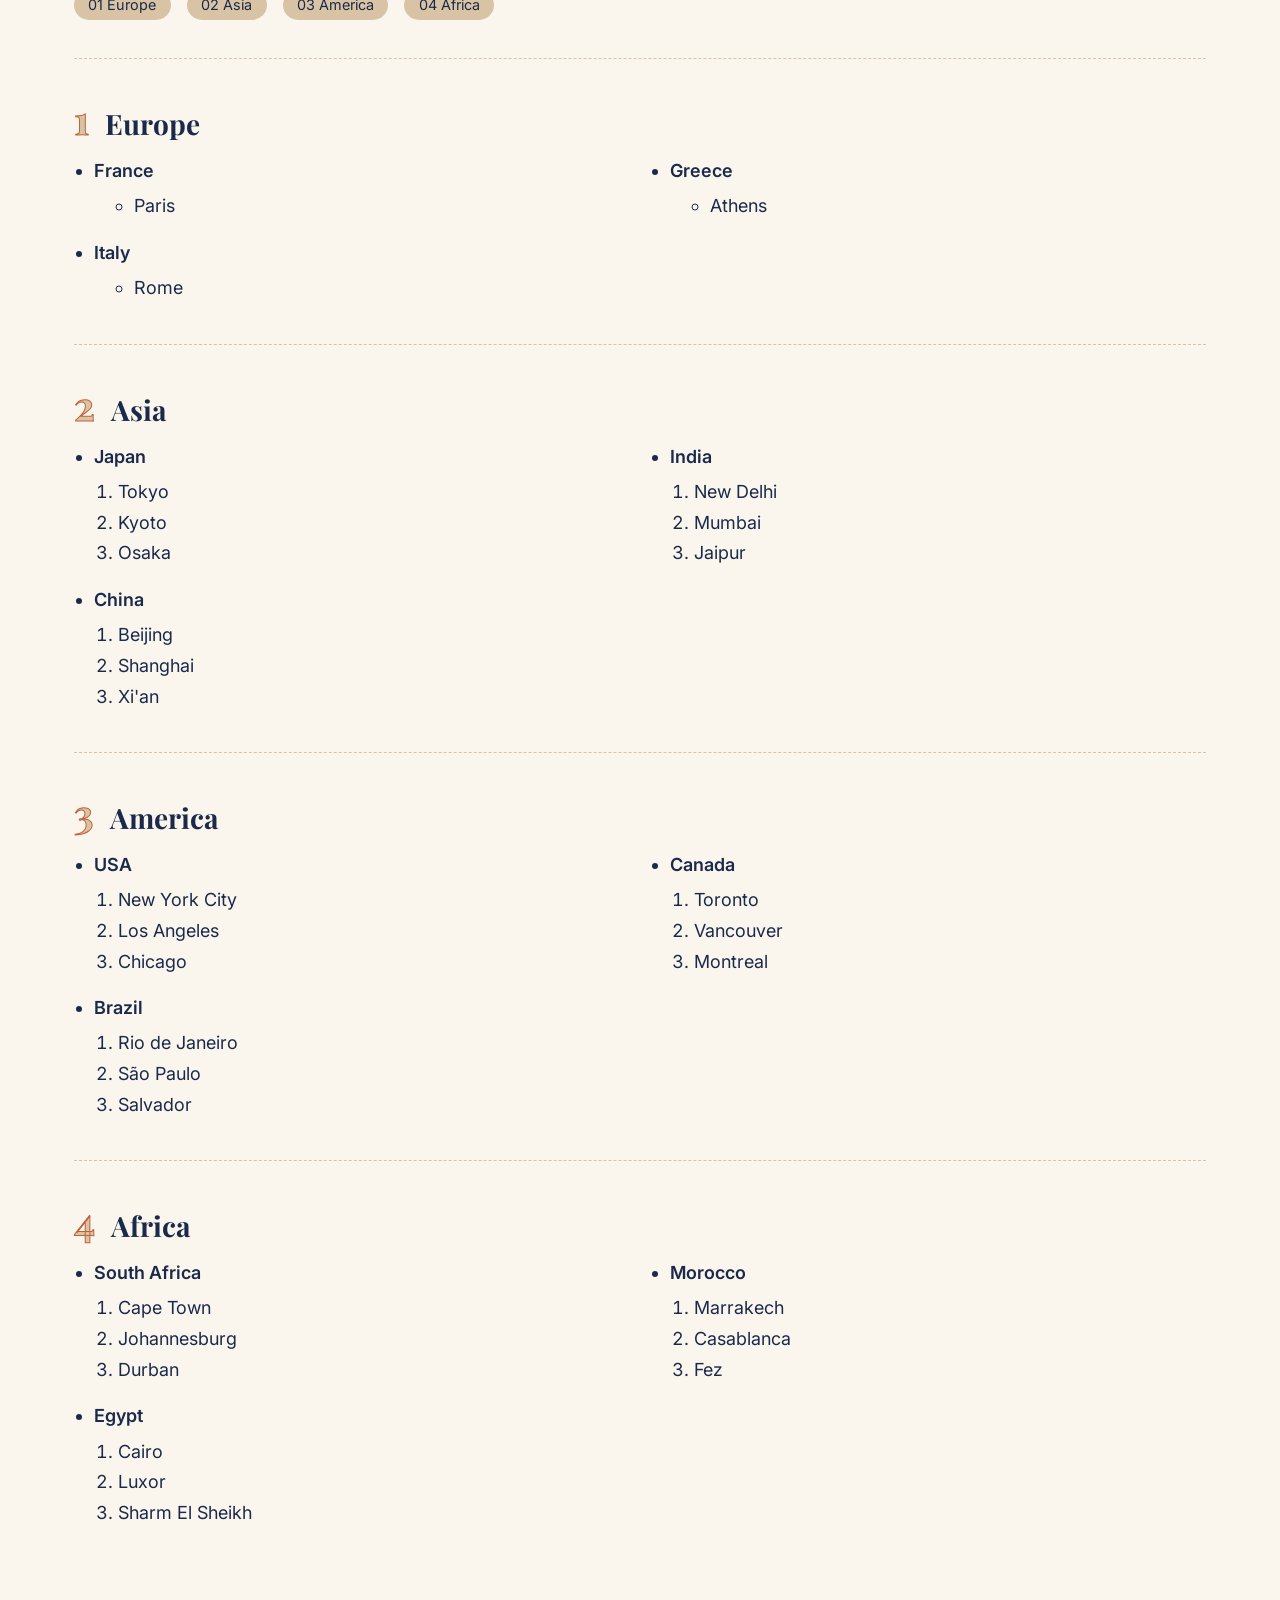
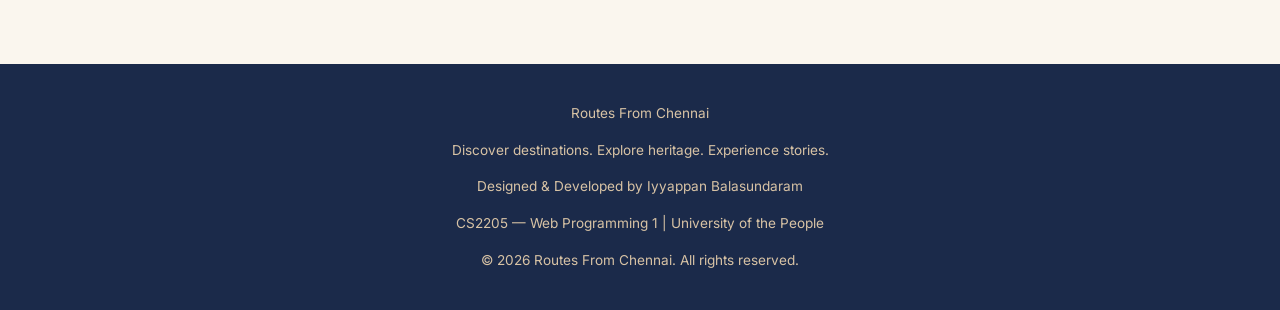
==== commit 269616bf: "Update project credits and developer attribution" ====
--- a/index.html
+++ b/index.html
@@ -12,8 +12,8 @@
 <link rel="preconnect" href="https://fonts.googleapis.com">
 <link rel="preconnect" href="https://fonts.gstatic.com" crossorigin>
 <link href="https://fonts.googleapis.com/css2?family=Playfair+Display:ital,wght@0,500;0,700;1,500&family=Inter:wght@400;500;600&display=swap" rel="stylesheet">
-<link rel="stylesheet" href="css/tokens.css?v=3">
-<link rel="stylesheet" href="css/homepage.css?v=3">
+<link rel="stylesheet" href="css/tokens.css?v=4">
+<link rel="stylesheet" href="css/homepage.css?v=4">
 </head>
 <body>
 <a class="skip-link" href="#main-content">Skip to main content</a>
@@ -184,7 +184,13 @@
 </main>
 
 <footer class="site-footer">
-  <p>Routes From Chennai &mdash; CS2205 Web Programming 1, University of the People.</p>
+  <div class="footer-inner">
+    <p class="footer-brand">Routes From Chennai</p>
+    <p class="footer-tagline">Discover destinations. Explore heritage. Experience stories.</p>
+    <p class="footer-credit">Designed &amp; Developed by Iyyappan Balasundaram</p>
+    <p class="footer-course">CS2205 &mdash; Web Programming 1 | University of the People</p>
+    <p class="footer-copyright">&copy; 2026 Routes From Chennai. All rights reserved.</p>
+  </div>
 </footer>
 
 <script src="js/main.js" defer></script>
